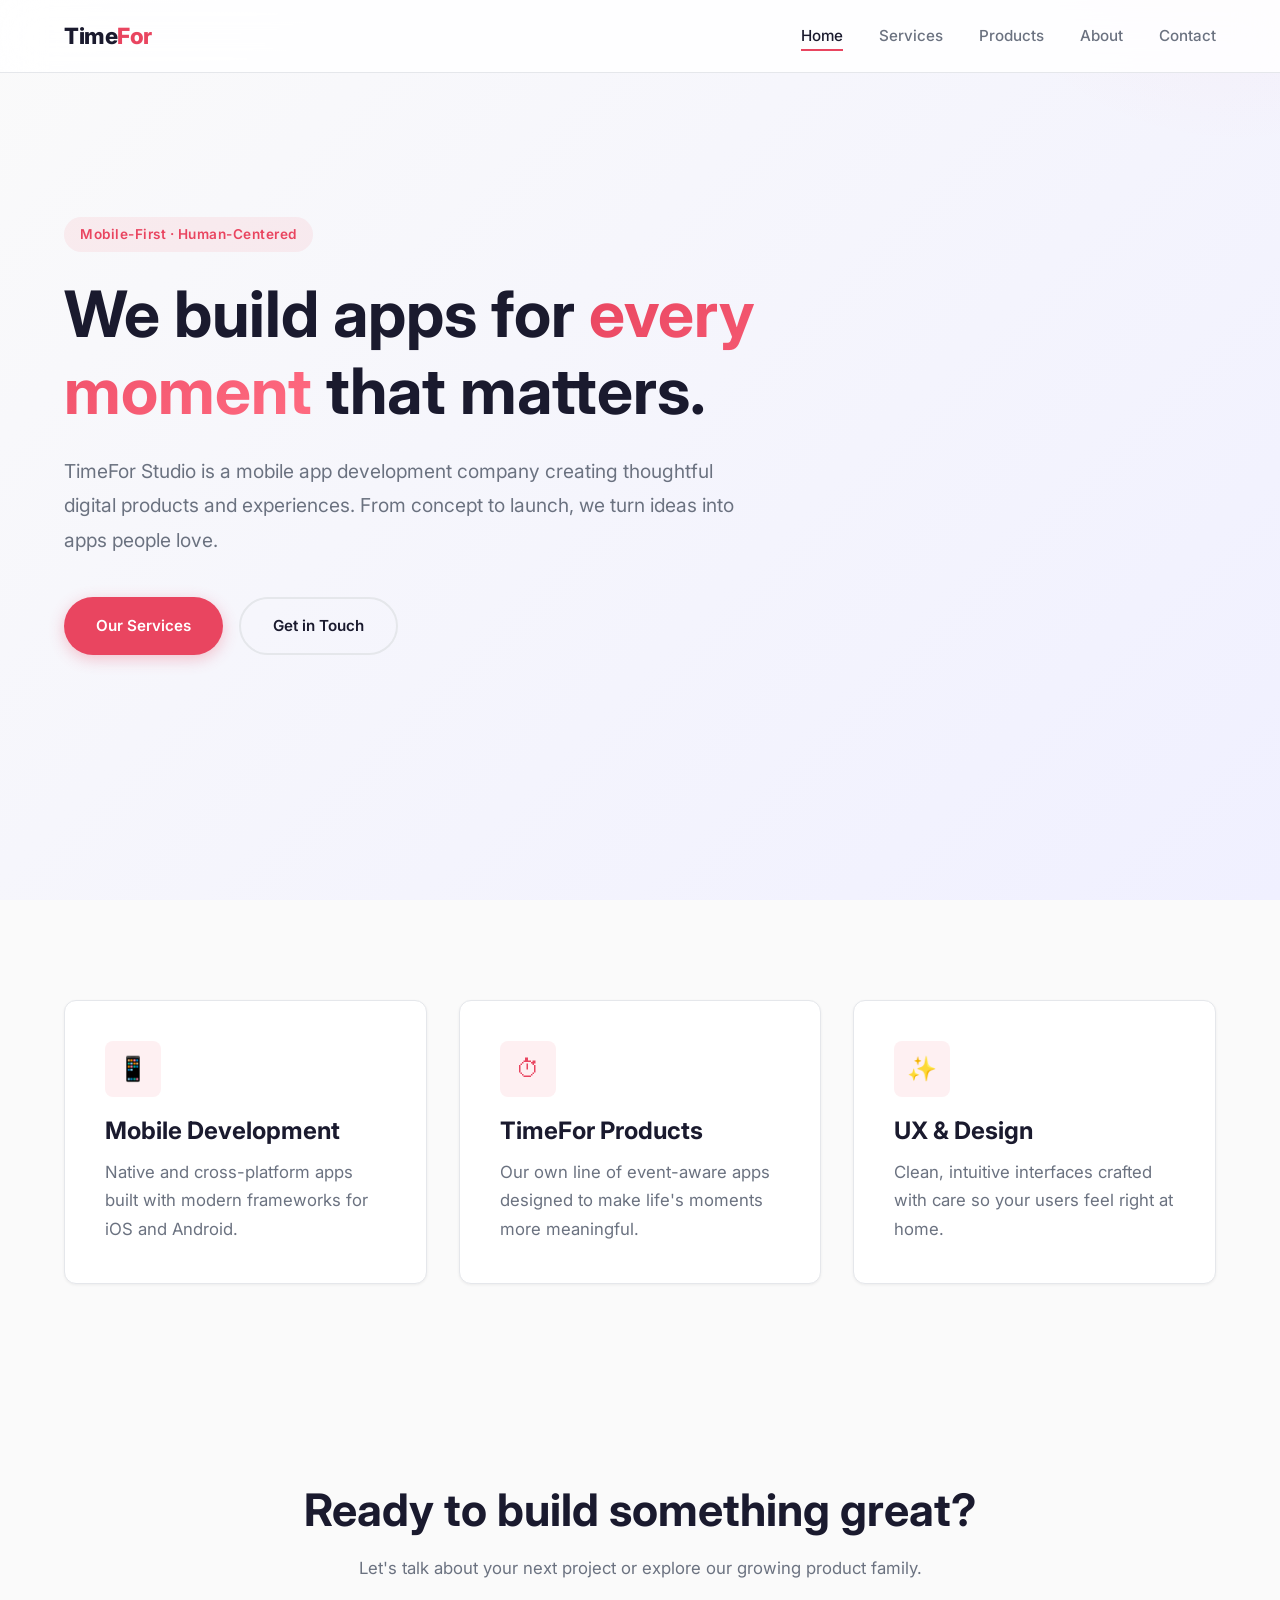
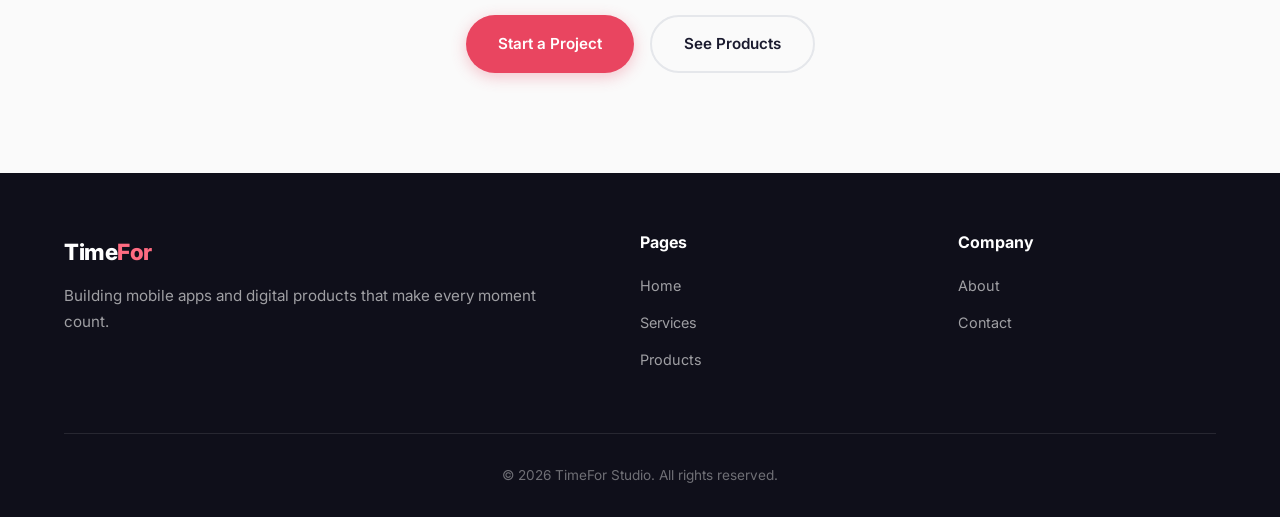
==== index.html @ 06886576 "feat: initial TimeFor Studio website" ====
<!DOCTYPE html>
<html lang="en">
<head>
  <meta charset="UTF-8">
  <meta name="viewport" content="width=device-width, initial-scale=1.0">
  <title>TimeFor Studio — Mobile App Development & Digital Products</title>
  <meta name="description" content="TimeFor Studio crafts beautiful mobile applications and innovative digital products that make every moment count.">
  <link rel="preconnect" href="https://fonts.googleapis.com">
  <link rel="preconnect" href="https://fonts.gstatic.com" crossorigin>
  <link href="https://fonts.googleapis.com/css2?family=Inter:wght@400;500;600;700;800&display=swap" rel="stylesheet">
  <link rel="stylesheet" href="css/styles.css">
</head>
<body>

  <!-- Navigation -->
  <nav class="navbar">
    <div class="container">
      <a href="index.html" class="nav-logo">Time<span>For</span></a>
      <ul class="nav-links">
        <li><a href="index.html">Home</a></li>
        <li><a href="services.html">Services</a></li>
        <li><a href="products.html">Products</a></li>
        <li><a href="about.html">About</a></li>
        <li><a href="contact.html">Contact</a></li>
      </ul>
      <button class="nav-toggle" aria-label="Toggle navigation">
        <span></span>
        <span></span>
        <span></span>
      </button>
    </div>
  </nav>

  <!-- Hero -->
  <section class="hero">
    <div class="container">
      <div class="hero-content">
        <span class="hero-tag">Mobile-First &middot; Human-Centered</span>
        <h1>We build apps for <span class="highlight">every moment</span> that matters.</h1>
        <p>TimeFor Studio is a mobile app development company creating thoughtful digital products and experiences. From concept to launch, we turn ideas into apps people love.</p>
        <div class="hero-buttons">
          <a href="services.html" class="btn btn-primary">Our Services</a>
          <a href="contact.html" class="btn btn-outline">Get in Touch</a>
        </div>
      </div>
    </div>
  </section>

  <!-- Quick Intro -->
  <section>
    <div class="container">
      <div class="services-grid">
        <div class="card fade-in">
          <div class="card-icon">&#128241;</div>
          <h3>Mobile Development</h3>
          <p>Native and cross-platform apps built with modern frameworks for iOS and Android.</p>
        </div>
        <div class="card fade-in">
          <div class="card-icon">&#9201;</div>
          <h3>TimeFor Products</h3>
          <p>Our own line of event-aware apps designed to make life's moments more meaningful.</p>
        </div>
        <div class="card fade-in">
          <div class="card-icon">&#10024;</div>
          <h3>UX &amp; Design</h3>
          <p>Clean, intuitive interfaces crafted with care so your users feel right at home.</p>
        </div>
      </div>
    </div>
  </section>

  <!-- CTA -->
  <section style="text-align: center;">
    <div class="container">
      <h2 class="fade-in">Ready to build something great?</h2>
      <p class="fade-in" style="margin: 16px auto 32px;">Let's talk about your next project or explore our growing product family.</p>
      <div class="fade-in" style="display: flex; gap: 16px; justify-content: center; flex-wrap: wrap;">
        <a href="contact.html" class="btn btn-primary">Start a Project</a>
        <a href="products.html" class="btn btn-outline">See Products</a>
      </div>
    </div>
  </section>

  <!-- Footer -->
  <footer class="footer">
    <div class="container">
      <div class="footer-grid">
        <div class="footer-brand">
          <a href="index.html" class="nav-logo" style="color:#fff;">Time<span style="color:var(--color-accent-light);">For</span></a>
          <p>Building mobile apps and digital products that make every moment count.</p>
        </div>
        <div>
          <h4>Pages</h4>
          <ul class="footer-links">
            <li><a href="index.html">Home</a></li>
            <li><a href="services.html">Services</a></li>
            <li><a href="products.html">Products</a></li>
          </ul>
        </div>
        <div>
          <h4>Company</h4>
          <ul class="footer-links">
            <li><a href="about.html">About</a></li>
            <li><a href="contact.html">Contact</a></li>
          </ul>
        </div>
      </div>
      <div class="footer-bottom">
        &copy; 2026 TimeFor Studio. All rights reserved.
      </div>
    </div>
  </footer>

  <script src="js/main.js"></script>
</body>
</html>
---- css/styles.css ----
/* ============================================
   TimeFor Studio — Design System & Styles
   ============================================ */

/* ---------- Reset & Base ---------- */
*, *::before, *::after {
  margin: 0;
  padding: 0;
  box-sizing: border-box;
}

:root {
  --color-bg: #fafafa;
  --color-surface: #ffffff;
  --color-primary: #1a1a2e;
  --color-accent: #e94560;
  --color-accent-light: #ff6b81;
  --color-text: #2d2d3a;
  --color-text-muted: #6b7280;
  --color-border: #e5e7eb;
  --color-dark-bg: #0f0f1a;
  --color-dark-surface: #1a1a2e;

  --font-heading: 'Inter', -apple-system, BlinkMacSystemFont, 'Segoe UI', sans-serif;
  --font-body: 'Inter', -apple-system, BlinkMacSystemFont, 'Segoe UI', sans-serif;

  --shadow-sm: 0 1px 3px rgba(0,0,0,0.06);
  --shadow-md: 0 4px 20px rgba(0,0,0,0.08);
  --shadow-lg: 0 10px 40px rgba(0,0,0,0.1);

  --radius-sm: 8px;
  --radius-md: 12px;
  --radius-lg: 20px;
  --radius-full: 9999px;

  --transition: 0.3s cubic-bezier(0.4, 0, 0.2, 1);
  --max-width: 1200px;
}

html {
  scroll-behavior: smooth;
  font-size: 16px;
}

body {
  font-family: var(--font-body);
  color: var(--color-text);
  background-color: var(--color-bg);
  line-height: 1.7;
  -webkit-font-smoothing: antialiased;
  -moz-osx-font-smoothing: grayscale;
}

a {
  text-decoration: none;
  color: inherit;
  transition: color var(--transition);
}

img {
  max-width: 100%;
  display: block;
}

/* ---------- Typography ---------- */
h1, h2, h3, h4 {
  font-family: var(--font-heading);
  font-weight: 700;
  line-height: 1.2;
  color: var(--color-primary);
}

h1 { font-size: clamp(2.5rem, 5vw, 4rem); }
h2 { font-size: clamp(1.8rem, 3.5vw, 2.8rem); }
h3 { font-size: clamp(1.2rem, 2vw, 1.5rem); }
h4 { font-size: 1.1rem; }

p {
  color: var(--color-text-muted);
  font-size: 1.05rem;
  max-width: 65ch;
}

/* ---------- Layout ---------- */
.container {
  width: 100%;
  max-width: var(--max-width);
  margin: 0 auto;
  padding: 0 24px;
}

section {
  padding: 100px 0;
}

/* ---------- Navigation ---------- */
.navbar {
  position: fixed;
  top: 0;
  left: 0;
  right: 0;
  z-index: 1000;
  background: rgba(255, 255, 255, 0.85);
  backdrop-filter: blur(20px);
  -webkit-backdrop-filter: blur(20px);
  border-bottom: 1px solid var(--color-border);
  transition: all var(--transition);
}

.navbar .container {
  display: flex;
  align-items: center;
  justify-content: space-between;
  height: 72px;
}

.nav-logo {
  font-size: 1.4rem;
  font-weight: 800;
  color: var(--color-primary);
  letter-spacing: -0.5px;
}

.nav-logo span {
  color: var(--color-accent);
}

.nav-links {
  display: flex;
  align-items: center;
  gap: 36px;
  list-style: none;
}

.nav-links a {
  font-size: 0.95rem;
  font-weight: 500;
  color: var(--color-text-muted);
  position: relative;
  padding: 4px 0;
}

.nav-links a::after {
  content: '';
  position: absolute;
  bottom: -2px;
  left: 0;
  width: 0;
  height: 2px;
  background: var(--color-accent);
  transition: width var(--transition);
}

.nav-links a:hover,
.nav-links a.active {
  color: var(--color-primary);
}

.nav-links a:hover::after,
.nav-links a.active::after {
  width: 100%;
}

.nav-toggle {
  display: none;
  flex-direction: column;
  gap: 5px;
  cursor: pointer;
  background: none;
  border: none;
  padding: 4px;
}

.nav-toggle span {
  width: 24px;
  height: 2px;
  background: var(--color-primary);
  transition: all var(--transition);
}

/* ---------- Buttons ---------- */
.btn {
  display: inline-flex;
  align-items: center;
  gap: 8px;
  padding: 14px 32px;
  border-radius: var(--radius-full);
  font-size: 0.95rem;
  font-weight: 600;
  cursor: pointer;
  border: none;
  transition: all var(--transition);
}

.btn-primary {
  background: var(--color-accent);
  color: #fff;
  box-shadow: 0 4px 15px rgba(233, 69, 96, 0.3);
}

.btn-primary:hover {
  background: var(--color-accent-light);
  transform: translateY(-2px);
  box-shadow: 0 6px 25px rgba(233, 69, 96, 0.4);
}

.btn-outline {
  background: transparent;
  color: var(--color-primary);
  border: 2px solid var(--color-border);
}

.btn-outline:hover {
  border-color: var(--color-accent);
  color: var(--color-accent);
}

/* ---------- Hero Section ---------- */
.hero {
  min-height: 100vh;
  display: flex;
  align-items: center;
  padding-top: 72px;
  background: linear-gradient(135deg, var(--color-bg) 0%, #f0f0ff 100%);
  position: relative;
  overflow: hidden;
}

.hero::before {
  content: '';
  position: absolute;
  top: -50%;
  right: -20%;
  width: 600px;
  height: 600px;
  border-radius: 50%;
  background: radial-gradient(circle, rgba(233,69,96,0.06) 0%, transparent 70%);
  pointer-events: none;
}

.hero-content {
  max-width: 700px;
}

.hero-tag {
  display: inline-block;
  padding: 6px 16px;
  background: rgba(233, 69, 96, 0.08);
  color: var(--color-accent);
  border-radius: var(--radius-full);
  font-size: 0.85rem;
  font-weight: 600;
  margin-bottom: 24px;
  letter-spacing: 0.5px;
}

.hero h1 {
  margin-bottom: 24px;
}

.hero h1 .highlight {
  background: linear-gradient(135deg, var(--color-accent), var(--color-accent-light));
  -webkit-background-clip: text;
  -webkit-text-fill-color: transparent;
  background-clip: text;
}

.hero p {
  font-size: 1.2rem;
  margin-bottom: 40px;
  line-height: 1.8;
}

.hero-buttons {
  display: flex;
  gap: 16px;
  flex-wrap: wrap;
}

/* ---------- Page Header ---------- */
.page-header {
  padding: 160px 0 80px;
  text-align: center;
  background: linear-gradient(135deg, var(--color-bg) 0%, #f0f0ff 100%);
}

.page-header h1 {
  margin-bottom: 16px;
}

.page-header p {
  margin: 0 auto;
  font-size: 1.15rem;
}

/* ---------- Cards ---------- */
.card {
  background: var(--color-surface);
  border-radius: var(--radius-md);
  padding: 40px;
  box-shadow: var(--shadow-sm);
  border: 1px solid var(--color-border);
  transition: all var(--transition);
}

.card:hover {
  transform: translateY(-4px);
  box-shadow: var(--shadow-md);
}

.card-icon {
  width: 56px;
  height: 56px;
  border-radius: var(--radius-sm);
  display: flex;
  align-items: center;
  justify-content: center;
  font-size: 1.5rem;
  margin-bottom: 20px;
  background: rgba(233, 69, 96, 0.08);
  color: var(--color-accent);
}

.card h3 {
  margin-bottom: 12px;
}

/* ---------- Services Grid ---------- */
.services-grid {
  display: grid;
  grid-template-columns: repeat(auto-fit, minmax(300px, 1fr));
  gap: 32px;
}

/* ---------- Products ---------- */
.products-grid {
  display: grid;
  grid-template-columns: repeat(auto-fit, minmax(280px, 1fr));
  gap: 24px;
}

.product-card {
  background: var(--color-surface);
  border-radius: var(--radius-md);
  padding: 48px 32px;
  text-align: center;
  border: 1px solid var(--color-border);
  transition: all var(--transition);
  position: relative;
  overflow: hidden;
}

.product-card::before {
  content: '';
  position: absolute;
  top: 0;
  left: 0;
  right: 0;
  height: 3px;
  background: linear-gradient(90deg, var(--color-accent), var(--color-accent-light));
  opacity: 0;
  transition: opacity var(--transition);
}

.product-card:hover {
  transform: translateY(-4px);
  box-shadow: var(--shadow-md);
}

.product-card:hover::before {
  opacity: 1;
}

.product-emoji {
  font-size: 2.5rem;
  margin-bottom: 16px;
  display: block;
}

.product-card h3 {
  font-size: 1.3rem;
  margin-bottom: 8px;
}

.product-status {
  display: inline-block;
  padding: 4px 14px;
  background: rgba(233, 69, 96, 0.08);
  color: var(--color-accent);
  border-radius: var(--radius-full);
  font-size: 0.8rem;
  font-weight: 600;
  letter-spacing: 0.5px;
}

/* ---------- About / Founder ---------- */
.about-content {
  display: grid;
  grid-template-columns: 1fr 1fr;
  gap: 80px;
  align-items: center;
}

.about-text h2 {
  margin-bottom: 24px;
}

.about-text p {
  margin-bottom: 16px;
}

.founder-note {
  background: var(--color-surface);
  border-radius: var(--radius-lg);
  padding: 48px;
  box-shadow: var(--shadow-md);
  border: 1px solid var(--color-border);
  position: relative;
}

.founder-note::before {
  content: '\201C';
  position: absolute;
  top: 20px;
  left: 30px;
  font-size: 4rem;
  color: var(--color-accent);
  opacity: 0.2;
  font-family: Georgia, serif;
  line-height: 1;
}

.founder-note blockquote {
  font-size: 1.1rem;
  font-style: italic;
  color: var(--color-text);
  line-height: 1.8;
  margin-bottom: 24px;
  padding-top: 20px;
}

.founder-info {
  display: flex;
  align-items: center;
  gap: 16px;
}

.founder-avatar {
  width: 56px;
  height: 56px;
  border-radius: 50%;
  background: linear-gradient(135deg, var(--color-accent), var(--color-accent-light));
  display: flex;
  align-items: center;
  justify-content: center;
  color: #fff;
  font-weight: 700;
  font-size: 1.2rem;
}

.founder-details h4 {
  color: var(--color-primary);
  margin-bottom: 2px;
}

.founder-details span {
  font-size: 0.9rem;
  color: var(--color-text-muted);
}

/* ---------- Contact ---------- */
.contact-wrapper {
  display: grid;
  grid-template-columns: 1fr 1fr;
  gap: 60px;
}

.contact-info h2 {
  margin-bottom: 16px;
}

.contact-info p {
  margin-bottom: 32px;
}

.contact-detail {
  display: flex;
  align-items: center;
  gap: 16px;
  margin-bottom: 20px;
}

.contact-detail-icon {
  width: 44px;
  height: 44px;
  border-radius: var(--radius-sm);
  background: rgba(233, 69, 96, 0.08);
  color: var(--color-accent);
  display: flex;
  align-items: center;
  justify-content: center;
  font-size: 1.1rem;
  flex-shrink: 0;
}

.contact-detail-text span {
  display: block;
  font-size: 0.85rem;
  color: var(--color-text-muted);
  margin-bottom: 2px;
}

.contact-detail-text a,
.contact-detail-text p {
  font-size: 0.95rem;
  color: var(--color-text);
  font-weight: 500;
  margin: 0;
}

.contact-form {
  background: var(--color-surface);
  border-radius: var(--radius-lg);
  padding: 48px;
  box-shadow: var(--shadow-sm);
  border: 1px solid var(--color-border);
}

.form-group {
  margin-bottom: 20px;
}

.form-group label {
  display: block;
  font-size: 0.9rem;
  font-weight: 500;
  color: var(--color-text);
  margin-bottom: 8px;
}

.form-group input,
.form-group textarea {
  width: 100%;
  padding: 14px 18px;
  border: 1px solid var(--color-border);
  border-radius: var(--radius-sm);
  font-size: 0.95rem;
  font-family: var(--font-body);
  color: var(--color-text);
  background: var(--color-bg);
  transition: all var(--transition);
  outline: none;
}

.form-group input:focus,
.form-group textarea:focus {
  border-color: var(--color-accent);
  box-shadow: 0 0 0 3px rgba(233, 69, 96, 0.1);
}

.form-group textarea {
  min-height: 140px;
  resize: vertical;
}

.contact-form .btn {
  width: 100%;
  justify-content: center;
}

/* ---------- Footer ---------- */
.footer {
  background: var(--color-dark-bg);
  color: #fff;
  padding: 60px 0 30px;
}

.footer-grid {
  display: grid;
  grid-template-columns: 2fr 1fr 1fr;
  gap: 60px;
  margin-bottom: 50px;
}

.footer-brand p {
  color: rgba(255,255,255,0.6);
  margin-top: 12px;
  font-size: 0.95rem;
}

.footer h4 {
  color: #fff;
  margin-bottom: 20px;
  font-size: 1rem;
}

.footer-links {
  list-style: none;
}

.footer-links li {
  margin-bottom: 10px;
}

.footer-links a {
  color: rgba(255,255,255,0.6);
  font-size: 0.9rem;
  transition: color var(--transition);
}

.footer-links a:hover {
  color: var(--color-accent-light);
}

.footer-bottom {
  border-top: 1px solid rgba(255,255,255,0.1);
  padding-top: 30px;
  text-align: center;
  color: rgba(255,255,255,0.4);
  font-size: 0.85rem;
}

/* ---------- Animations ---------- */
.fade-in {
  opacity: 0;
  transform: translateY(20px);
  transition: opacity 0.6s ease, transform 0.6s ease;
}

.fade-in.visible {
  opacity: 1;
  transform: translateY(0);
}

/* ---------- Responsive ---------- */
@media (max-width: 900px) {
  .about-content,
  .contact-wrapper,
  .footer-grid {
    grid-template-columns: 1fr;
    gap: 40px;
  }

  .footer-grid {
    gap: 30px;
  }
}

@media (max-width: 768px) {
  section {
    padding: 70px 0;
  }

  .nav-links {
    position: fixed;
    top: 72px;
    left: 0;
    right: 0;
    background: var(--color-surface);
    flex-direction: column;
    padding: 32px 24px;
    gap: 24px;
    border-bottom: 1px solid var(--color-border);
    transform: translateY(-100%);
    opacity: 0;
    pointer-events: none;
    transition: all var(--transition);
  }

  .nav-links.open {
    transform: translateY(0);
    opacity: 1;
    pointer-events: all;
  }

  .nav-toggle {
    display: flex;
  }

  .hero-buttons {
    flex-direction: column;
  }

  .btn {
    text-align: center;
    justify-content: center;
  }
}
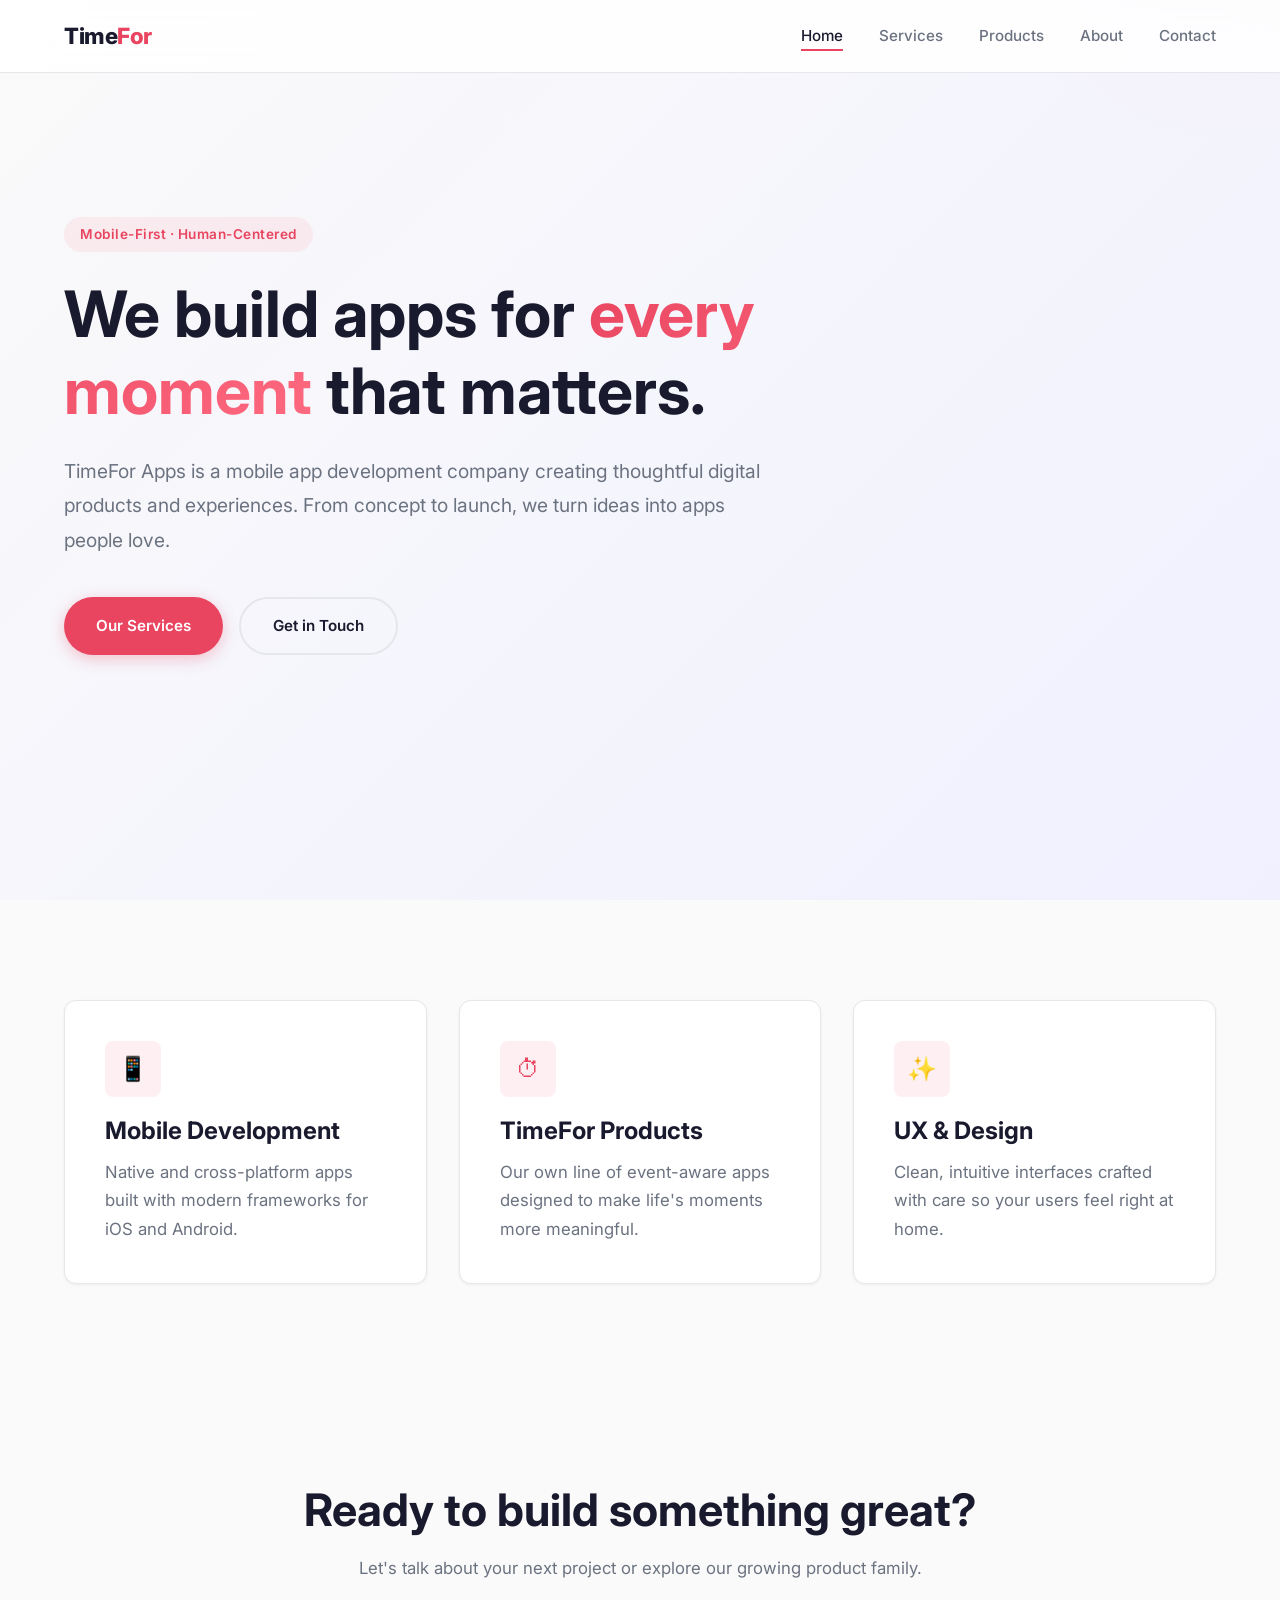
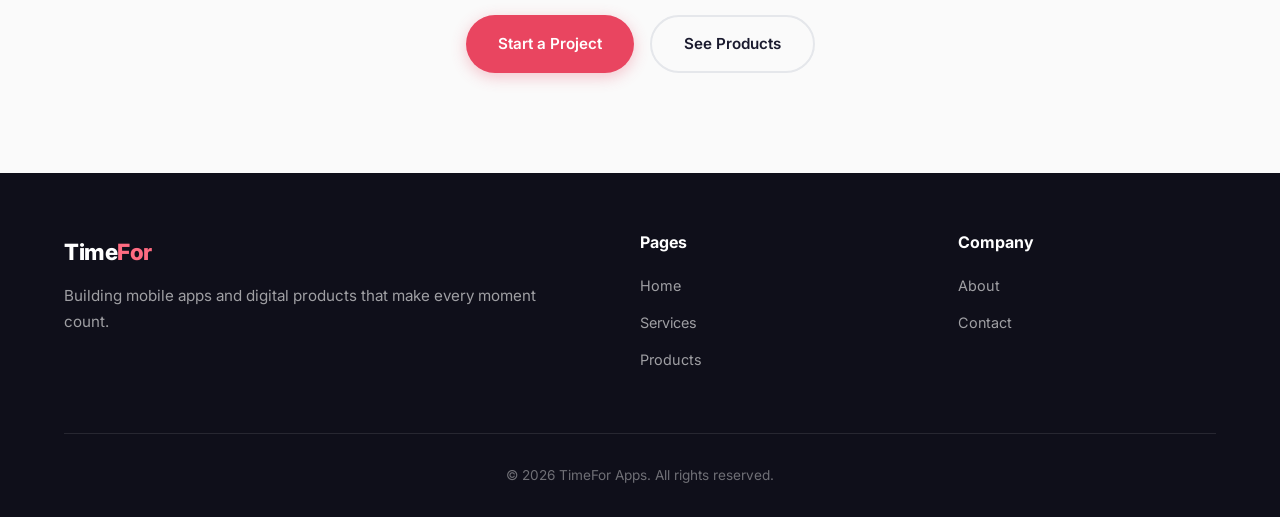
==== commit 8354ea6d: "Update index.html" ====
--- a/index.html
+++ b/index.html
@@ -3,8 +3,8 @@
 <head>
   <meta charset="UTF-8">
   <meta name="viewport" content="width=device-width, initial-scale=1.0">
-  <title>TimeFor Studio — Mobile App Development & Digital Products</title>
-  <meta name="description" content="TimeFor Studio crafts beautiful mobile applications and innovative digital products that make every moment count.">
+  <title>TimeFor Apps — Mobile App Development & Digital Products</title>
+  <meta name="description" content="TimeFor Apps crafts beautiful mobile applications and innovative digital products that make every moment count.">
   <link rel="preconnect" href="https://fonts.googleapis.com">
   <link rel="preconnect" href="https://fonts.gstatic.com" crossorigin>
   <link href="https://fonts.googleapis.com/css2?family=Inter:wght@400;500;600;700;800&display=swap" rel="stylesheet">
@@ -37,7 +37,7 @@
       <div class="hero-content">
         <span class="hero-tag">Mobile-First &middot; Human-Centered</span>
         <h1>We build apps for <span class="highlight">every moment</span> that matters.</h1>
-        <p>TimeFor Studio is a mobile app development company creating thoughtful digital products and experiences. From concept to launch, we turn ideas into apps people love.</p>
+        <p>TimeFor Apps is a mobile app development company creating thoughtful digital products and experiences. From concept to launch, we turn ideas into apps people love.</p>
         <div class="hero-buttons">
           <a href="services.html" class="btn btn-primary">Our Services</a>
           <a href="contact.html" class="btn btn-outline">Get in Touch</a>
@@ -106,7 +106,7 @@
         </div>
       </div>
       <div class="footer-bottom">
-        &copy; 2026 TimeFor Studio. All rights reserved.
+        &copy; 2026 TimeFor Apps. All rights reserved.
       </div>
     </div>
   </footer>
